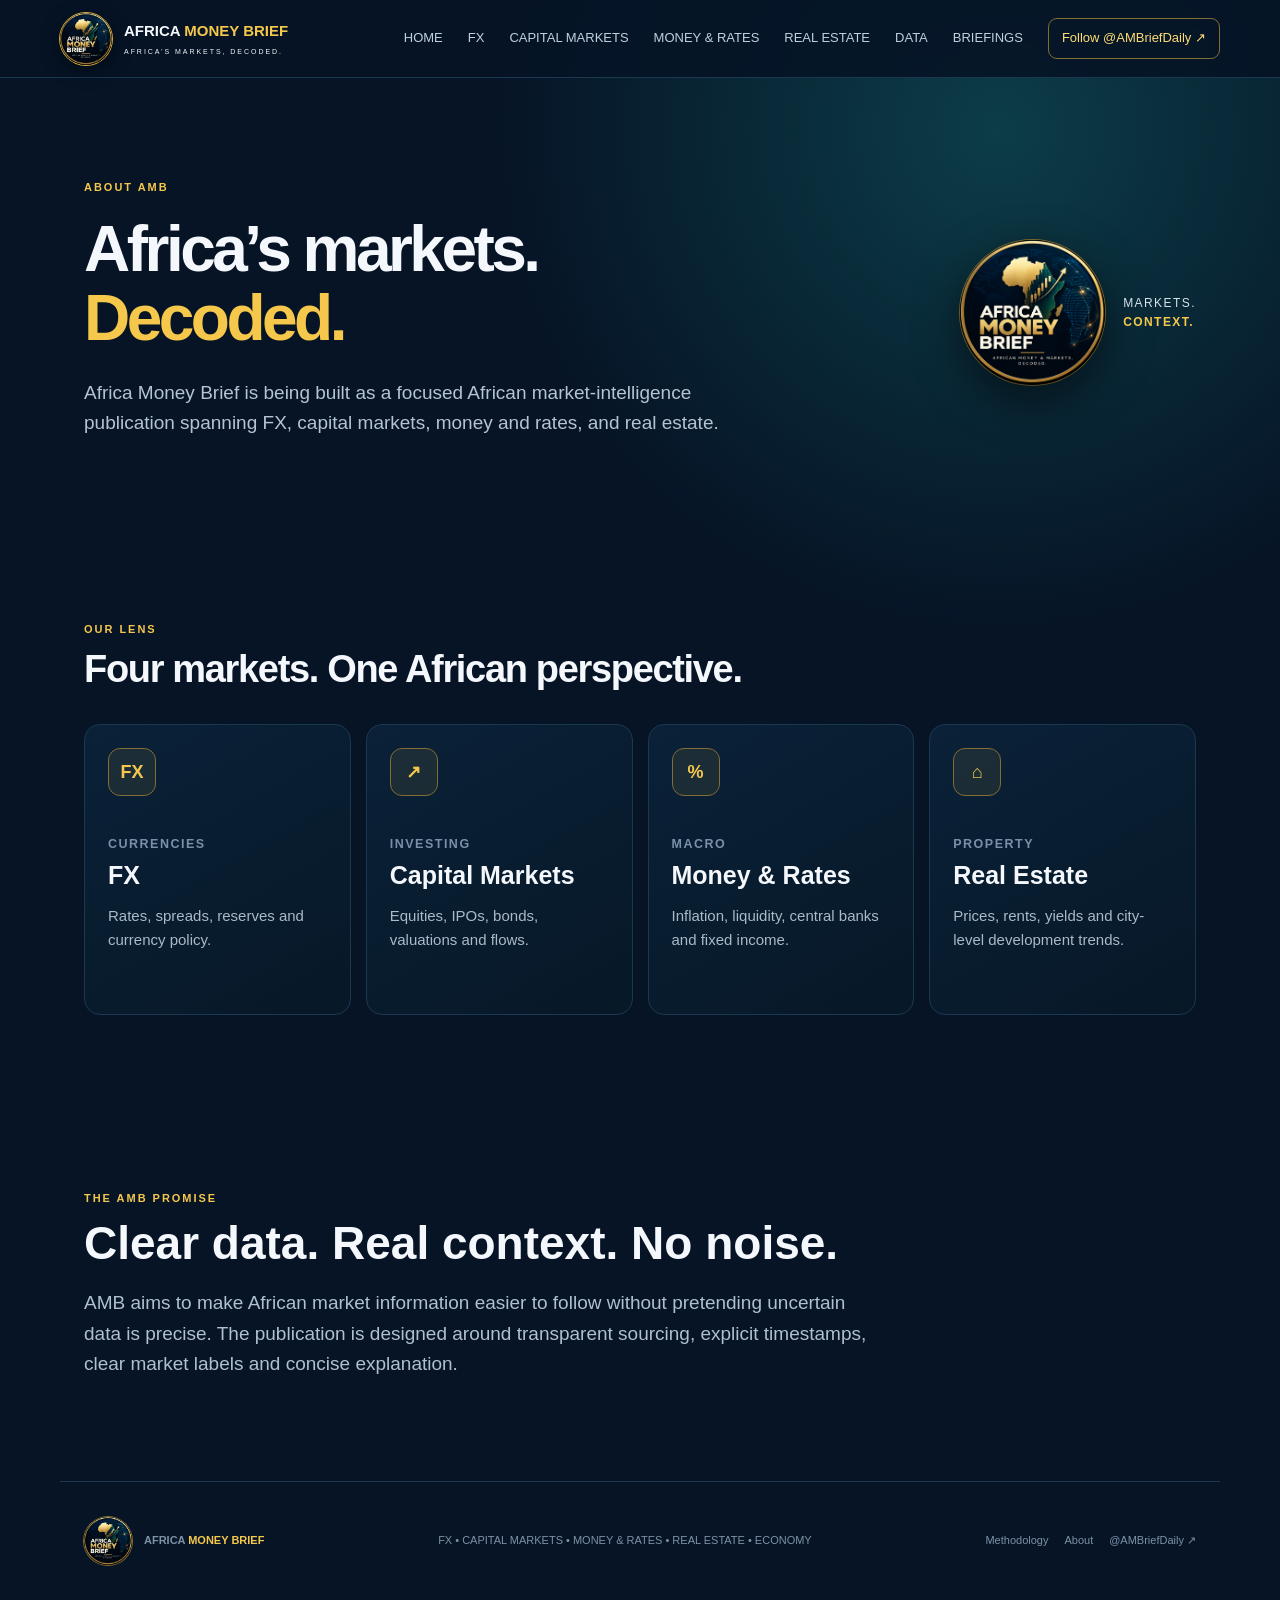
==== about.html @ 4986d9ee "Initial Africa Money Brief v1 site" ====
<!doctype html><html lang="en"><head><meta charset="utf-8"><meta name="viewport" content="width=device-width,initial-scale=1"><meta name="description" content="About Africa Money Brief and its coverage of African markets."><meta name="theme-color" content="#061426"><link rel="canonical" href="https://africamoneybrief.com/about.html"><meta property="og:site_name" content="Africa Money Brief"><meta property="og:title" content="About | Africa Money Brief"><meta property="og:description" content="About Africa Money Brief and its coverage of African markets."><meta property="og:image" content="https://africamoneybrief.com/assets/africa-money-brief-cover.png"><title>About | Africa Money Brief</title><link rel="icon" href="assets/africa-money-brief-logo.png"><link rel="stylesheet" href="styles.css"></head><body><header><a class="logo brand-logo" href="index.html"><img src="assets/africa-money-brief-logo.png" alt="Africa Money Brief logo"><span>AFRICA <em>MONEY BRIEF</em><small>AFRICA’S MARKETS, DECODED.</small></span></a><nav><a class="" href="index.html">HOME</a><a class="" href="fx.html">FX</a><a class="" href="capital-markets.html">CAPITAL MARKETS</a><a class="" href="money-rates.html">MONEY & RATES</a><a class="" href="real-estate.html">REAL ESTATE</a><a class="" href="data.html">DATA</a><a class="" href="briefings.html">BRIEFINGS</a><a class="x" href="https://x.com/AMBriefDaily">Follow @AMBriefDaily ↗</a></nav></header><main><section class="subhero"><div><p class="eyebrow">ABOUT AMB</p><h1>Africa’s markets.<br><i>Decoded.</i></h1><p class="lead">Africa Money Brief is being built as a focused African market-intelligence publication spanning FX, capital markets, money and rates, and real estate.</p></div><div class="subhero-brand"><img src="assets/africa-money-brief-logo.png"><span>MARKETS.<br><b>CONTEXT.</b></span></div></section>
<section class="section"><div class="heading"><div><p class="eyebrow">OUR LENS</p><h2>Four markets. One African perspective.</h2></div></div><div class="portalgrid">
<div class="portal"><span class="portal-icon">FX</span><small>CURRENCIES</small><h3>FX</h3><p>Rates, spreads, reserves and currency policy.</p></div><div class="portal"><span class="portal-icon">↗</span><small>INVESTING</small><h3>Capital Markets</h3><p>Equities, IPOs, bonds, valuations and flows.</p></div><div class="portal"><span class="portal-icon">%</span><small>MACRO</small><h3>Money & Rates</h3><p>Inflation, liquidity, central banks and fixed income.</p></div><div class="portal"><span class="portal-icon">⌂</span><small>PROPERTY</small><h3>Real Estate</h3><p>Prices, rents, yields and city-level development trends.</p></div></div></section>
<section class="section"><div class="aboutstatement"><p class="eyebrow">THE AMB PROMISE</p><h2>Clear data. Real context. No noise.</h2><p>AMB aims to make African market information easier to follow without pretending uncertain data is precise. The publication is designed around transparent sourcing, explicit timestamps, clear market labels and concise explanation.</p></div></section></main><footer><div class="logo footer-logo"><img src="assets/africa-money-brief-logo.png" alt="Africa Money Brief logo"><span>AFRICA <em>MONEY BRIEF</em></span></div><p>FX • CAPITAL MARKETS • MONEY &amp; RATES • REAL ESTATE • ECONOMY</p><div class="footerlinks"><a href="methodology.html">Methodology</a><a href="about.html">About</a><a href="https://x.com/AMBriefDaily">@AMBriefDaily ↗</a></div></footer></body></html>
---- styles.css ----
*{box-sizing:border-box}html{scroll-behavior:smooth}:root{--bg:#061426;--panel:#0a2037;--gold:#f5c84c;--text:#f4f7fb;--muted:#9aadc0;--line:#1b3851;--green:#64e2a6}body{margin:0;background:radial-gradient(circle at 78% 8%,#0c3d48 0,#061426 28%);color:var(--text);font:15px/1.6 Arial,sans-serif}a{color:inherit;text-decoration:none}header{height:78px;position:sticky;top:0;z-index:5;background:#061426e8;backdrop-filter:blur(12px);border-bottom:1px solid var(--line);display:flex;align-items:center;justify-content:space-between;padding:0 max(24px,calc((100% - 1160px)/2))}.logo{display:flex;align-items:center;gap:12px;font-weight:900}.logo b{color:var(--gold);font-size:25px;transform:rotate(45deg)}.logo em{color:var(--gold);font-style:normal}.logo small{display:block;font-size:7px;letter-spacing:.28em;font-weight:500;margin-top:3px}nav{display:flex;gap:25px;align-items:center;font-size:13px;color:#bfd0df}.x{border:1px solid #806d32;border-radius:9px;padding:9px 13px;color:#ffdc75}.hero,.section,.about{max-width:1160px;margin:auto;padding:82px 24px}.hero{min-height:640px;display:grid;grid-template-columns:1.08fr .92fr;gap:70px;align-items:center}.eyebrow{color:var(--gold);font-size:11px;letter-spacing:.18em;font-weight:800}h1,h2,h3{margin:0;line-height:1.08}h1{font-size:72px;letter-spacing:-.055em;margin:18px 0 25px}h1 i{color:var(--gold);font-style:normal}.lead{font-size:19px;color:#b4c4d3;max-width:660px}.actions{display:flex;gap:12px;margin:32px 0}.btn,.ghost{display:inline-block;padding:13px 19px;border-radius:9px;font-weight:800}.btn{background:linear-gradient(135deg,#f1bd39,#ffdf7a);color:#071525}.ghost{border:1px solid var(--line)}.trust{font-size:12px;color:#8298ac}.board{border:1px solid #23506b;background:linear-gradient(155deg,#0c2944,#07192a);padding:25px;border-radius:20px;box-shadow:0 30px 80px #0005}.boardtop{display:flex;justify-content:space-between;border-bottom:1px solid var(--line);padding-bottom:14px;font-size:11px;letter-spacing:.13em;font-weight:800}.live{color:var(--green)}.r{display:grid;grid-template-columns:1fr auto;padding:12px 0;border-bottom:1px solid #ffffff12}.r small{display:block;color:var(--muted)}.r strong{font-size:19px}.board>p{font-size:10px;color:#7890a5}.ticker{border-block:1px solid var(--line);display:flex;overflow:auto;padding-left:max(20px,calc((100% - 1160px)/2));background:#081b2e}.tick{min-width:190px;padding:13px 20px;border-right:1px solid var(--line)}.tick small{display:block;color:var(--muted)}.heading{display:flex;justify-content:space-between;align-items:end;gap:30px;margin-bottom:34px}.heading h2,.cta h2,.about h2{font-size:38px;letter-spacing:-.035em}.heading>p{max-width:380px;color:var(--muted)}.date{border:1px solid var(--line);padding:8px 12px;border-radius:8px;color:#b5c5d4}.story{display:grid;grid-template-columns:1.1fr .7fr;gap:55px}.dek{font-size:25px;font-weight:700;line-height:1.35}.story article>div>p,.about>p{color:#b3c3d1;font-size:17px}.spot{margin-top:32px;padding:20px 23px;border-left:3px solid var(--gold);background:#f5c84c12}.spot small,.take small{color:var(--gold);font-weight:800;letter-spacing:.13em}.spot strong{display:block;font-size:37px;margin:3px 0}.spot p{margin:0;color:#b8c7d5}.take{margin-top:18px;padding:18px 20px;border:1px solid var(--line);border-radius:10px;background:#ffffff04}.take p{margin:.4rem 0 0;color:#d5e0ea}.promo{min-height:420px;border:1px solid #36506a;border-radius:18px;padding:30px;background:radial-gradient(circle at 70% 20%,#12615b 0,#0a2037 35%,#071828 70%);display:flex;flex-direction:column;justify-content:flex-end}.map{font-weight:900;font-size:72px;line-height:.78;color:#ffffff18;margin:auto;text-align:center}.map span{color:#f5c84c35}.promo h3{font-size:28px}.promo p{color:#a9bac9}.promo a{color:var(--gold);font-weight:800}.rates{border-top:1px solid var(--line)}.table{border:1px solid var(--line);border-radius:14px;overflow:hidden}.row{display:grid;grid-template-columns:1.1fr .8fr .8fr 1.2fr;gap:20px;padding:16px 20px;border-bottom:1px solid var(--line);align-items:center}.row:last-child{border:0}.row.head{font-size:10px;letter-spacing:.12em;color:#71899f;background:#ffffff05}.row strong{font-size:18px}.muted,.fine{color:var(--muted);font-size:12px}.fine{font-size:10px}.cards{display:grid;grid-template-columns:1.3fr 1fr 1fr;gap:18px}.card{border:1px solid var(--line);border-radius:14px;padding:24px;background:linear-gradient(145deg,#0a2037,#08192a)}.card.feature{background:linear-gradient(145deg,#132d43,#0b1c2e);border-color:#3d5368}.tag{color:var(--gold);font-size:10px;font-weight:800;letter-spacing:.14em}.card h3{font-size:24px;margin:12px 0}.card p{color:#aebed0}.card a{color:var(--gold);font-weight:800}.dashgrid{display:grid;grid-template-columns:repeat(4,1fr);gap:14px}.metric{border:1px solid var(--line);border-radius:13px;padding:20px;background:#ffffff04}.metric small{display:block;color:var(--muted)}.metric strong{display:block;font-size:31px;margin:7px 0}.metric span{color:#8ea3b7;font-size:12px}.cta{max-width:1112px;margin:30px auto;padding:42px 45px;border:1px solid #6b5b2c;border-radius:18px;background:linear-gradient(120deg,#f5c84c13,#2dd4bf0b);display:flex;align-items:center;justify-content:space-between;gap:30px}.cta p{color:#aebfd0}.archiveItem{display:grid;grid-template-columns:160px 1fr auto;padding:20px 0;border-top:1px solid var(--line)}.archiveItem span{color:var(--gold)}.about{border-top:1px solid var(--line);display:grid;grid-template-columns:1fr 1fr;gap:65px}footer{max-width:1160px;margin:auto;padding:35px 24px 50px;border-top:1px solid var(--line);display:flex;align-items:center;justify-content:space-between;color:#7d92a7;font-size:11px}@media(max-width:900px){nav a:not(.x){display:none}.hero,.story,.about{grid-template-columns:1fr}.hero{gap:35px;min-height:auto}h1{font-size:54px}.cards,.dashgrid{grid-template-columns:1fr 1fr}.row{grid-template-columns:1fr .8fr .8fr}.row>*:last-child{display:none}.cta{margin:20px;flex-direction:column;align-items:flex-start}}@media(max-width:560px){header{padding:0 14px}.logo small{display:none}.logo{font-size:12px}.x{font-size:10px}.hero,.section,.about{padding:60px 18px}h1{font-size:44px}.lead{font-size:16px}.actions{flex-direction:column}.trust{display:none}.heading{align-items:flex-start;flex-direction:column}.heading h2,.cta h2,.about h2{font-size:30px}.row{grid-template-columns:1fr 1fr}.row>*:nth-child(n+3){display:none}.cards,.dashgrid{grid-template-columns:1fr}.archiveItem{grid-template-columns:1fr}.archiveItem a{display:none}footer{flex-direction:column;align-items:flex-start}}
/* Approved AMB brand assets */
.brand-logo img{width:52px;height:52px;border-radius:50%;object-fit:cover;box-shadow:0 0 0 1px #d6ad42,0 5px 20px #0007}
.brand-logo b{display:none}
.brand-cover{max-width:1160px;margin:30px auto 0;padding:0 24px;position:relative}
.brand-cover img{width:100%;display:block;border-radius:18px;border:1px solid #3b5064;box-shadow:0 28px 70px #0007;aspect-ratio:2.75/1;object-fit:cover}
.cover-overlay{position:absolute;left:44px;right:44px;bottom:18px;display:flex;justify-content:flex-end;pointer-events:none}
.cover-overlay span{background:#061426dc;border:1px solid #a78636;color:#f8d56c;border-radius:999px;padding:7px 12px;font-size:9px;font-weight:800;letter-spacing:.14em;backdrop-filter:blur(7px)}
.hero{padding-top:62px;min-height:590px}
.promo{align-items:flex-start}
.promo-logo{width:180px;height:180px;object-fit:cover;border-radius:50%;margin:auto;box-shadow:0 18px 45px #0008,0 0 0 1px #9b7d31}
.footer-logo img{width:48px;height:48px;object-fit:cover;border-radius:50%;box-shadow:0 0 0 1px #806d32}
.footer-logo b{display:none}
@media(max-width:560px){
  .brand-logo img{width:40px;height:40px}
  .brand-logo span>small{display:none}
  .brand-cover{padding:0 12px;margin-top:16px}
  .brand-cover img{border-radius:12px;aspect-ratio:1.85/1}
  .cover-overlay{display:none}
  .hero{padding-top:45px}
  .promo-logo{width:140px;height:140px}
}

/* Restructured market navigation */
nav a.active{color:#fff;position:relative}
nav a.active:after{content:"";position:absolute;left:0;right:0;bottom:-12px;height:2px;background:var(--gold)}
.market-portals{padding-top:65px}
.portalgrid{display:grid;grid-template-columns:repeat(4,1fr);gap:15px}
.portal{min-height:280px;border:1px solid var(--line);border-radius:16px;padding:23px;background:linear-gradient(150deg,#0a2138,#071827);transition:.2s transform,.2s border-color}
.portal:hover{transform:translateY(-4px);border-color:#8d7330}
.portal-icon{display:flex;width:48px;height:48px;border-radius:12px;align-items:center;justify-content:center;background:#f5c84c13;border:1px solid #826d32;color:var(--gold);font-weight:900;font-size:18px;margin-bottom:35px}
.portal small{color:#7991a7;letter-spacing:.12em;font-weight:800}.portal h3{font-size:25px;margin:7px 0 10px}.portal p{color:#a9bac9;min-height:72px}.portal b{color:var(--gold);font-size:12px}
.subhero{max-width:1160px;margin:auto;padding:90px 24px 70px;display:grid;grid-template-columns:1fr auto;align-items:center;gap:60px;min-height:410px}
.subhero h1{font-size:64px}.subhero h1 i{color:var(--gold);font-style:normal}.subhero-brand{display:flex;align-items:center;gap:18px;color:#d6e1eb;font-size:12px;letter-spacing:.12em}.subhero-brand img{width:145px;height:145px;border-radius:50%;box-shadow:0 15px 45px #0008,0 0 0 1px #8a7131}.subhero-brand b{color:var(--gold)}
.topiclist{border-top:1px solid var(--line)}.topiclist a{display:grid;grid-template-columns:220px 1fr;padding:20px 5px;border-bottom:1px solid var(--line)}.topiclist a b{font-size:18px}.topiclist a span{color:#9dafc0}
.citygrid{display:grid;grid-template-columns:repeat(4,1fr);gap:14px}.city{border:1px solid var(--line);border-radius:14px;padding:20px;background:linear-gradient(145deg,#0a2037,#081827);min-height:220px}.citytop{display:flex;justify-content:space-between;align-items:center}.citytop span{font-size:27px}.citytop small{color:#7990a6;letter-spacing:.1em;font-weight:800}.city h3{font-size:27px;margin:20px 0 5px}.city p{color:#aebed0}.city div:last-child{color:#8299ad;font-size:12px;border-top:1px solid var(--line);padding-top:13px;margin-top:17px}
@media(max-width:1050px){header nav{gap:13px}.portalgrid,.citygrid{grid-template-columns:repeat(2,1fr)}}
@media(max-width:900px){header nav a:not(.x){display:none}.subhero{grid-template-columns:1fr}.subhero-brand{display:none}}
@media(max-width:560px){.portalgrid,.citygrid{grid-template-columns:1fr}.subhero{padding:65px 18px 40px;min-height:auto}.subhero h1{font-size:45px}.topiclist a{grid-template-columns:1fr;gap:4px}}

/* AMB v1 candidate additions */
.footerlinks{display:flex;gap:16px;align-items:center}.footerlinks a:hover{color:#fff}
.data-promo{max-width:1112px;margin:55px auto 10px;padding:34px 40px;border:1px solid #31516a;border-radius:17px;background:linear-gradient(120deg,#0d2a43,#092035);display:flex;align-items:center;justify-content:space-between;gap:35px}.data-promo h2{font-size:31px;margin:5px 0}.data-promo p:not(.eyebrow){color:#aebfd0;max-width:700px}
.historycard{border:1px solid var(--line);border-radius:14px;overflow:hidden}.historyhead,.historyrow{display:grid;grid-template-columns:1.2fr 1fr 1fr .8fr;gap:15px;padding:16px 20px}.historyhead{background:#ffffff05;color:#728ba1;font-size:10px;letter-spacing:.12em}.historyrow{border-top:1px solid var(--line);align-items:center}.historyrow span{color:#9eb0c1}.historyrow strong{color:var(--gold)}
.productgrid{display:grid;grid-template-columns:repeat(2,1fr);gap:16px}.productcard{border:1px solid var(--line);border-radius:15px;padding:28px;background:linear-gradient(145deg,#0a2037,#081827);min-height:230px}.productcard.flagship{border-color:#8c7331;background:linear-gradient(145deg,#142c3f,#0a1c2d)}.productcard small{color:#8197aa;letter-spacing:.12em}.productcard h3{font-size:28px;margin:14px 0}.productcard p{color:#adbdcc}.productcard span{display:inline-block;color:var(--gold);font-size:10px;font-weight:800;letter-spacing:.12em;margin-top:15px}
.briefarchive{border-top:1px solid var(--line)}.briefarchive>a{display:grid;grid-template-columns:145px 1fr auto;gap:25px;align-items:center;padding:22px 4px;border-bottom:1px solid var(--line)}.briefarchive time{color:#8197aa;font-size:12px}.briefarchive small{color:var(--gold);font-size:9px;letter-spacing:.12em}.briefarchive h3{font-size:21px;margin:4px 0}.briefarchive p{margin:0;color:#9eafbf}.briefarchive b{color:var(--gold)}
.methodgrid{display:grid;grid-template-columns:repeat(3,1fr);gap:16px}.methodgrid article{border:1px solid var(--line);border-radius:14px;padding:24px;background:#ffffff04}.methodgrid span{color:var(--gold);font-weight:900}.methodgrid h3{font-size:21px;margin:16px 0 8px}.methodgrid p{color:#a9bac9}
.aboutstatement{max-width:800px}.aboutstatement h2{font-size:46px;margin:8px 0 20px}.aboutstatement>p:last-child{font-size:19px;color:#afc0cf}
@media(max-width:900px){.methodgrid{grid-template-columns:1fr 1fr}.data-promo{margin-inline:20px}.productgrid{grid-template-columns:1fr}}
@media(max-width:560px){.footerlinks{flex-wrap:wrap}.data-promo{margin:30px 15px;padding:26px;flex-direction:column;align-items:flex-start}.historyhead,.historyrow{grid-template-columns:1fr 1fr}.historyhead>*:nth-child(3),.historyhead>*:nth-child(4),.historyrow>*:nth-child(3),.historyrow>*:nth-child(4){display:none}.briefarchive>a{grid-template-columns:1fr}.methodgrid{grid-template-columns:1fr}.aboutstatement h2{font-size:34px}}
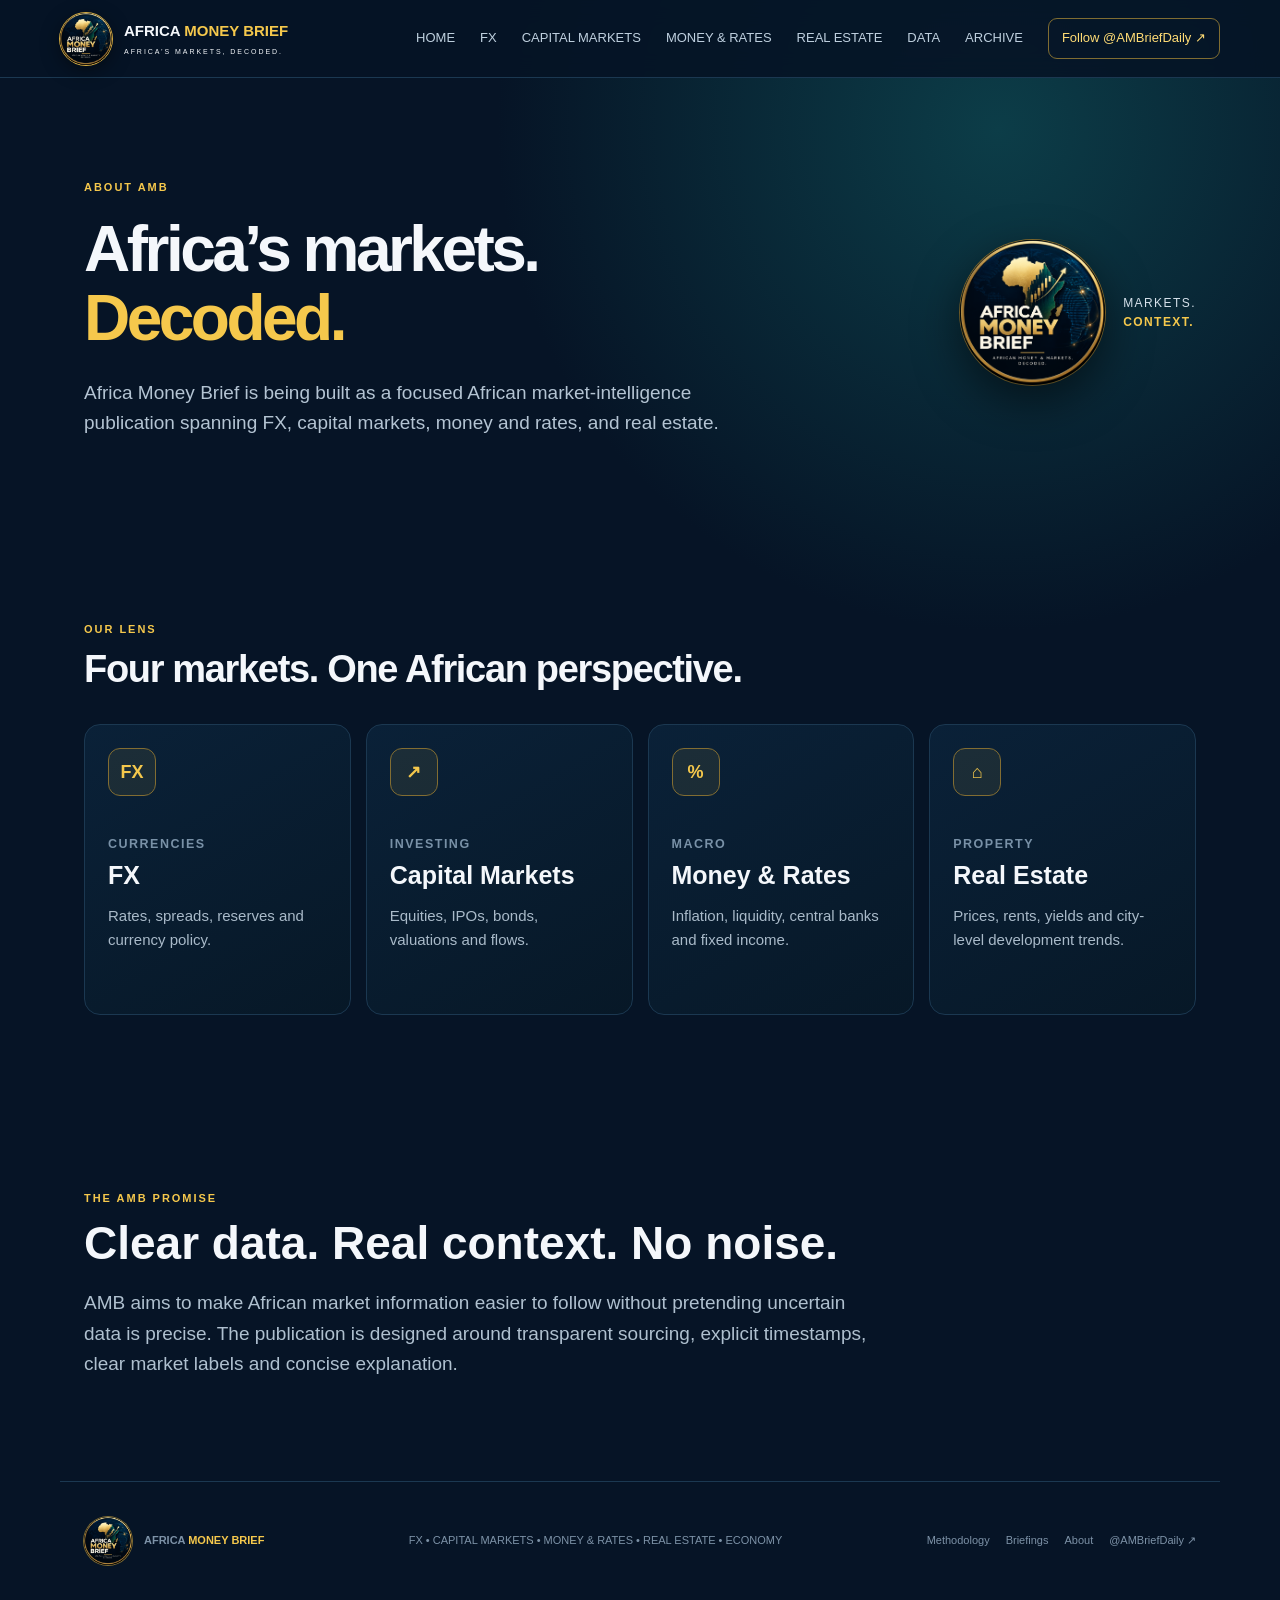
==== commit c543815c: "Apply agreed site redesign: new FX layout, Archive page, data downloads, honest Real Estate status, " ====
--- a/about.html
+++ b/about.html
@@ -1,4 +1,4 @@
-<!doctype html><html lang="en"><head><meta charset="utf-8"><meta name="viewport" content="width=device-width,initial-scale=1"><meta name="description" content="About Africa Money Brief and its coverage of African markets."><meta name="theme-color" content="#061426"><link rel="canonical" href="https://africamoneybrief.com/about.html"><meta property="og:site_name" content="Africa Money Brief"><meta property="og:title" content="About | Africa Money Brief"><meta property="og:description" content="About Africa Money Brief and its coverage of African markets."><meta property="og:image" content="https://africamoneybrief.com/assets/africa-money-brief-cover.png"><title>About | Africa Money Brief</title><link rel="icon" href="assets/africa-money-brief-logo.png"><link rel="stylesheet" href="styles.css"></head><body><header><a class="logo brand-logo" href="index.html"><img src="assets/africa-money-brief-logo.png" alt="Africa Money Brief logo"><span>AFRICA <em>MONEY BRIEF</em><small>AFRICA’S MARKETS, DECODED.</small></span></a><nav><a class="" href="index.html">HOME</a><a class="" href="fx.html">FX</a><a class="" href="capital-markets.html">CAPITAL MARKETS</a><a class="" href="money-rates.html">MONEY & RATES</a><a class="" href="real-estate.html">REAL ESTATE</a><a class="" href="data.html">DATA</a><a class="" href="briefings.html">BRIEFINGS</a><a class="x" href="https://x.com/AMBriefDaily">Follow @AMBriefDaily ↗</a></nav></header><main><section class="subhero"><div><p class="eyebrow">ABOUT AMB</p><h1>Africa’s markets.<br><i>Decoded.</i></h1><p class="lead">Africa Money Brief is being built as a focused African market-intelligence publication spanning FX, capital markets, money and rates, and real estate.</p></div><div class="subhero-brand"><img src="assets/africa-money-brief-logo.png"><span>MARKETS.<br><b>CONTEXT.</b></span></div></section>
+<!doctype html><html lang="en"><head><meta charset="utf-8"><meta name="viewport" content="width=device-width,initial-scale=1"><meta name="description" content="About Africa Money Brief and its coverage of African markets."><meta name="theme-color" content="#061426"><link rel="canonical" href="https://africamoneybrief.com/about.html"><meta property="og:site_name" content="Africa Money Brief"><meta property="og:title" content="About | Africa Money Brief"><meta property="og:description" content="About Africa Money Brief and its coverage of African markets."><meta property="og:image" content="https://africamoneybrief.com/assets/africa-money-brief-cover.png"><title>About | Africa Money Brief</title><link rel="icon" href="assets/africa-money-brief-logo.png"><link rel="stylesheet" href="styles.css"></head><body><header><a class="logo brand-logo" href="index.html"><img src="assets/africa-money-brief-logo.png" alt="Africa Money Brief logo"><span>AFRICA <em>MONEY BRIEF</em><small>AFRICA’S MARKETS, DECODED.</small></span></a><nav><a class="" href="index.html">HOME</a><a class="" href="fx.html">FX</a><a class="" href="capital-markets.html">CAPITAL MARKETS</a><a class="" href="money-rates.html">MONEY &amp; RATES</a><a class="" href="real-estate.html">REAL ESTATE</a><a class="" href="data.html">DATA</a><a class="" href="archive.html">ARCHIVE</a><a class="x" href="https://x.com/AMBriefDaily">Follow @AMBriefDaily ↗</a></nav></header><main><section class="subhero"><div><p class="eyebrow">ABOUT AMB</p><h1>Africa’s markets.<br><i>Decoded.</i></h1><p class="lead">Africa Money Brief is being built as a focused African market-intelligence publication spanning FX, capital markets, money and rates, and real estate.</p></div><div class="subhero-brand"><img src="assets/africa-money-brief-logo.png"><span>MARKETS.<br><b>CONTEXT.</b></span></div></section>
 <section class="section"><div class="heading"><div><p class="eyebrow">OUR LENS</p><h2>Four markets. One African perspective.</h2></div></div><div class="portalgrid">
 <div class="portal"><span class="portal-icon">FX</span><small>CURRENCIES</small><h3>FX</h3><p>Rates, spreads, reserves and currency policy.</p></div><div class="portal"><span class="portal-icon">↗</span><small>INVESTING</small><h3>Capital Markets</h3><p>Equities, IPOs, bonds, valuations and flows.</p></div><div class="portal"><span class="portal-icon">%</span><small>MACRO</small><h3>Money & Rates</h3><p>Inflation, liquidity, central banks and fixed income.</p></div><div class="portal"><span class="portal-icon">⌂</span><small>PROPERTY</small><h3>Real Estate</h3><p>Prices, rents, yields and city-level development trends.</p></div></div></section>
-<section class="section"><div class="aboutstatement"><p class="eyebrow">THE AMB PROMISE</p><h2>Clear data. Real context. No noise.</h2><p>AMB aims to make African market information easier to follow without pretending uncertain data is precise. The publication is designed around transparent sourcing, explicit timestamps, clear market labels and concise explanation.</p></div></section></main><footer><div class="logo footer-logo"><img src="assets/africa-money-brief-logo.png" alt="Africa Money Brief logo"><span>AFRICA <em>MONEY BRIEF</em></span></div><p>FX • CAPITAL MARKETS • MONEY &amp; RATES • REAL ESTATE • ECONOMY</p><div class="footerlinks"><a href="methodology.html">Methodology</a><a href="about.html">About</a><a href="https://x.com/AMBriefDaily">@AMBriefDaily ↗</a></div></footer></body></html>+<section class="section"><div class="aboutstatement"><p class="eyebrow">THE AMB PROMISE</p><h2>Clear data. Real context. No noise.</h2><p>AMB aims to make African market information easier to follow without pretending uncertain data is precise. The publication is designed around transparent sourcing, explicit timestamps, clear market labels and concise explanation.</p></div></section></main><footer><div class="logo footer-logo"><img src="assets/africa-money-brief-logo.png" alt="Africa Money Brief logo"><span>AFRICA <em>MONEY BRIEF</em></span></div><p>FX • CAPITAL MARKETS • MONEY &amp; RATES • REAL ESTATE • ECONOMY</p><div class="footerlinks"><a href="methodology.html">Methodology</a><a href="briefings.html">Briefings</a><a href="about.html">About</a><a href="https://x.com/AMBriefDaily">@AMBriefDaily ↗</a></div></footer></body></html>
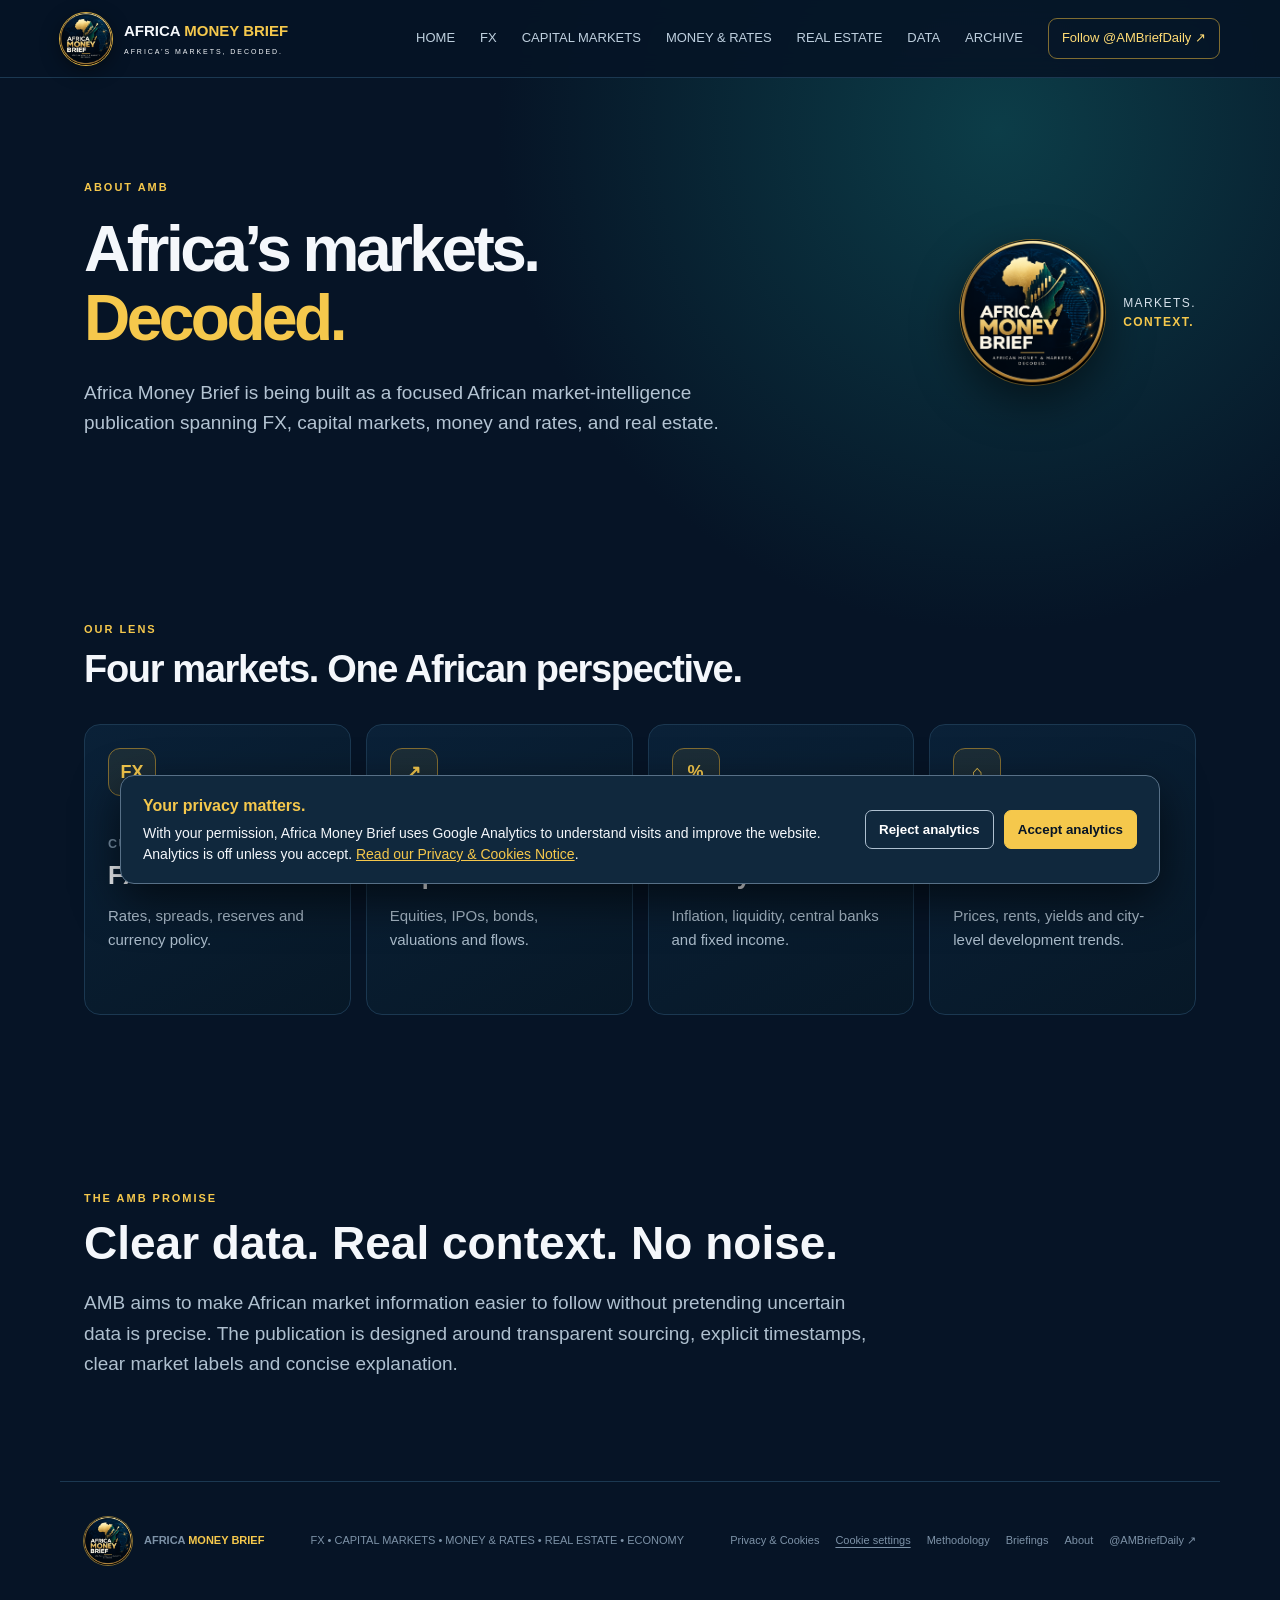
==== commit 5dafd346: "Publish privacy notice and opt-in analytics consent across AMB" ====
--- a/about.html
+++ b/about.html
@@ -1,4 +1,8 @@
-<!doctype html><html lang="en"><head><meta charset="utf-8"><meta name="viewport" content="width=device-width,initial-scale=1"><meta name="description" content="About Africa Money Brief and its coverage of African markets."><meta name="theme-color" content="#061426"><link rel="canonical" href="https://africamoneybrief.com/about.html"><meta property="og:site_name" content="Africa Money Brief"><meta property="og:title" content="About | Africa Money Brief"><meta property="og:description" content="About Africa Money Brief and its coverage of African markets."><meta property="og:image" content="https://africamoneybrief.com/assets/africa-money-brief-cover.png"><title>About | Africa Money Brief</title><link rel="icon" href="assets/africa-money-brief-logo.png"><link rel="stylesheet" href="styles.css"></head><body><header><a class="logo brand-logo" href="index.html"><img src="assets/africa-money-brief-logo.png" alt="Africa Money Brief logo"><span>AFRICA <em>MONEY BRIEF</em><small>AFRICA’S MARKETS, DECODED.</small></span></a><nav><a class="" href="index.html">HOME</a><a class="" href="fx.html">FX</a><a class="" href="capital-markets.html">CAPITAL MARKETS</a><a class="" href="money-rates.html">MONEY &amp; RATES</a><a class="" href="real-estate.html">REAL ESTATE</a><a class="" href="data.html">DATA</a><a class="" href="archive.html">ARCHIVE</a><a class="x" href="https://x.com/AMBriefDaily">Follow @AMBriefDaily ↗</a></nav></header><main><section class="subhero"><div><p class="eyebrow">ABOUT AMB</p><h1>Africa’s markets.<br><i>Decoded.</i></h1><p class="lead">Africa Money Brief is being built as a focused African market-intelligence publication spanning FX, capital markets, money and rates, and real estate.</p></div><div class="subhero-brand"><img src="assets/africa-money-brief-logo.png"><span>MARKETS.<br><b>CONTEXT.</b></span></div></section>
+<!doctype html><html lang="en"><head>
+<!-- AMB consent manager: Google Analytics loads only after opt-in -->
+<link rel="stylesheet" href="assets/privacy.css">
+<script defer src="assets/privacy.js"></script>
+<meta charset="utf-8"><meta name="viewport" content="width=device-width,initial-scale=1"><meta name="description" content="About Africa Money Brief and its coverage of African markets."><meta name="theme-color" content="#061426"><link rel="canonical" href="https://africamoneybrief.com/about.html"><meta property="og:site_name" content="Africa Money Brief"><meta property="og:title" content="About | Africa Money Brief"><meta property="og:description" content="About Africa Money Brief and its coverage of African markets."><meta property="og:image" content="https://africamoneybrief.com/assets/africa-money-brief-cover.png"><title>About | Africa Money Brief</title><link rel="icon" href="assets/africa-money-brief-logo.png"><link rel="stylesheet" href="styles.css"></head><body><header><a class="logo brand-logo" href="index.html"><img src="assets/africa-money-brief-logo.png" alt="Africa Money Brief logo"><span>AFRICA <em>MONEY BRIEF</em><small>AFRICA’S MARKETS, DECODED.</small></span></a><nav><a class="" href="index.html">HOME</a><a class="" href="fx.html">FX</a><a class="" href="capital-markets.html">CAPITAL MARKETS</a><a class="" href="money-rates.html">MONEY &amp; RATES</a><a class="" href="real-estate.html">REAL ESTATE</a><a class="" href="data.html">DATA</a><a class="" href="archive.html">ARCHIVE</a><a class="x" href="https://x.com/AMBriefDaily">Follow @AMBriefDaily ↗</a></nav></header><main><section class="subhero"><div><p class="eyebrow">ABOUT AMB</p><h1>Africa’s markets.<br><i>Decoded.</i></h1><p class="lead">Africa Money Brief is being built as a focused African market-intelligence publication spanning FX, capital markets, money and rates, and real estate.</p></div><div class="subhero-brand"><img src="assets/africa-money-brief-logo.png"><span>MARKETS.<br><b>CONTEXT.</b></span></div></section>
 <section class="section"><div class="heading"><div><p class="eyebrow">OUR LENS</p><h2>Four markets. One African perspective.</h2></div></div><div class="portalgrid">
 <div class="portal"><span class="portal-icon">FX</span><small>CURRENCIES</small><h3>FX</h3><p>Rates, spreads, reserves and currency policy.</p></div><div class="portal"><span class="portal-icon">↗</span><small>INVESTING</small><h3>Capital Markets</h3><p>Equities, IPOs, bonds, valuations and flows.</p></div><div class="portal"><span class="portal-icon">%</span><small>MACRO</small><h3>Money & Rates</h3><p>Inflation, liquidity, central banks and fixed income.</p></div><div class="portal"><span class="portal-icon">⌂</span><small>PROPERTY</small><h3>Real Estate</h3><p>Prices, rents, yields and city-level development trends.</p></div></div></section>
-<section class="section"><div class="aboutstatement"><p class="eyebrow">THE AMB PROMISE</p><h2>Clear data. Real context. No noise.</h2><p>AMB aims to make African market information easier to follow without pretending uncertain data is precise. The publication is designed around transparent sourcing, explicit timestamps, clear market labels and concise explanation.</p></div></section></main><footer><div class="logo footer-logo"><img src="assets/africa-money-brief-logo.png" alt="Africa Money Brief logo"><span>AFRICA <em>MONEY BRIEF</em></span></div><p>FX • CAPITAL MARKETS • MONEY &amp; RATES • REAL ESTATE • ECONOMY</p><div class="footerlinks"><a href="methodology.html">Methodology</a><a href="briefings.html">Briefings</a><a href="about.html">About</a><a href="https://x.com/AMBriefDaily">@AMBriefDaily ↗</a></div></footer></body></html>+<section class="section"><div class="aboutstatement"><p class="eyebrow">THE AMB PROMISE</p><h2>Clear data. Real context. No noise.</h2><p>AMB aims to make African market information easier to follow without pretending uncertain data is precise. The publication is designed around transparent sourcing, explicit timestamps, clear market labels and concise explanation.</p></div></section></main><footer><div class="logo footer-logo"><img src="assets/africa-money-brief-logo.png" alt="Africa Money Brief logo"><span>AFRICA <em>MONEY BRIEF</em></span></div><p>FX • CAPITAL MARKETS • MONEY &amp; RATES • REAL ESTATE • ECONOMY</p><div class="footerlinks"><a href="privacy.html">Privacy &amp; Cookies</a><button type="button" class="amb-cookie-settings" data-amb-cookie-settings>Cookie settings</button><a href="methodology.html">Methodology</a><a href="briefings.html">Briefings</a><a href="about.html">About</a><a href="https://x.com/AMBriefDaily">@AMBriefDaily ↗</a></div></footer></body></html>
--- a/assets/privacy.css
+++ b/assets/privacy.css
@@ -0,0 +1 @@
+.amb-consent-banner[hidden]{display:none!important}.amb-consent-banner{position:fixed;z-index:9999;bottom:16px;left:16px;right:16px;max-width:1040px;margin:auto;display:flex;align-items:center;justify-content:space-between;gap:24px;background:#10283d;color:#f4f7fb;border:1px solid #577087;border-radius:14px;padding:18px 22px;box-shadow:0 16px 45px #0009;font:14px/1.5 Arial,sans-serif}.amb-consent-copy{max-width:680px}.amb-consent-copy strong{color:#f5c84c;font-size:16px}.amb-consent-copy p{margin:5px 0 0}.amb-consent-copy a,.amb-archive-privacy a{color:#f5c84c;text-decoration:underline}.amb-consent-actions{display:flex;gap:10px;flex-shrink:0}.amb-consent-actions button{border:1px solid #aec0d0;border-radius:7px;background:transparent;color:white;padding:11px 13px;cursor:pointer;font-weight:700}.amb-consent-actions button.amb-accept{background:#f5c84c;border-color:#f5c84c;color:#061426}.amb-consent-actions button:hover,.amb-cookie-settings:hover{opacity:.85}.amb-consent-actions button:focus-visible,.amb-cookie-settings:focus-visible{outline:3px solid #f5c84c;outline-offset:3px}.amb-cookie-settings{background:none;border:0;color:inherit;font:inherit;cursor:pointer;padding:0;text-decoration:underline;text-underline-offset:3px}.amb-archive-privacy{padding:20px;text-align:center;border-top:1px solid #1b3851;color:#bfcddb}@media(max-width:720px){.amb-consent-banner{flex-direction:column;align-items:stretch;bottom:8px;left:8px;right:8px;gap:14px;padding:16px}.amb-consent-actions{flex-wrap:wrap}.amb-consent-actions button{flex:1;min-width:120px}}
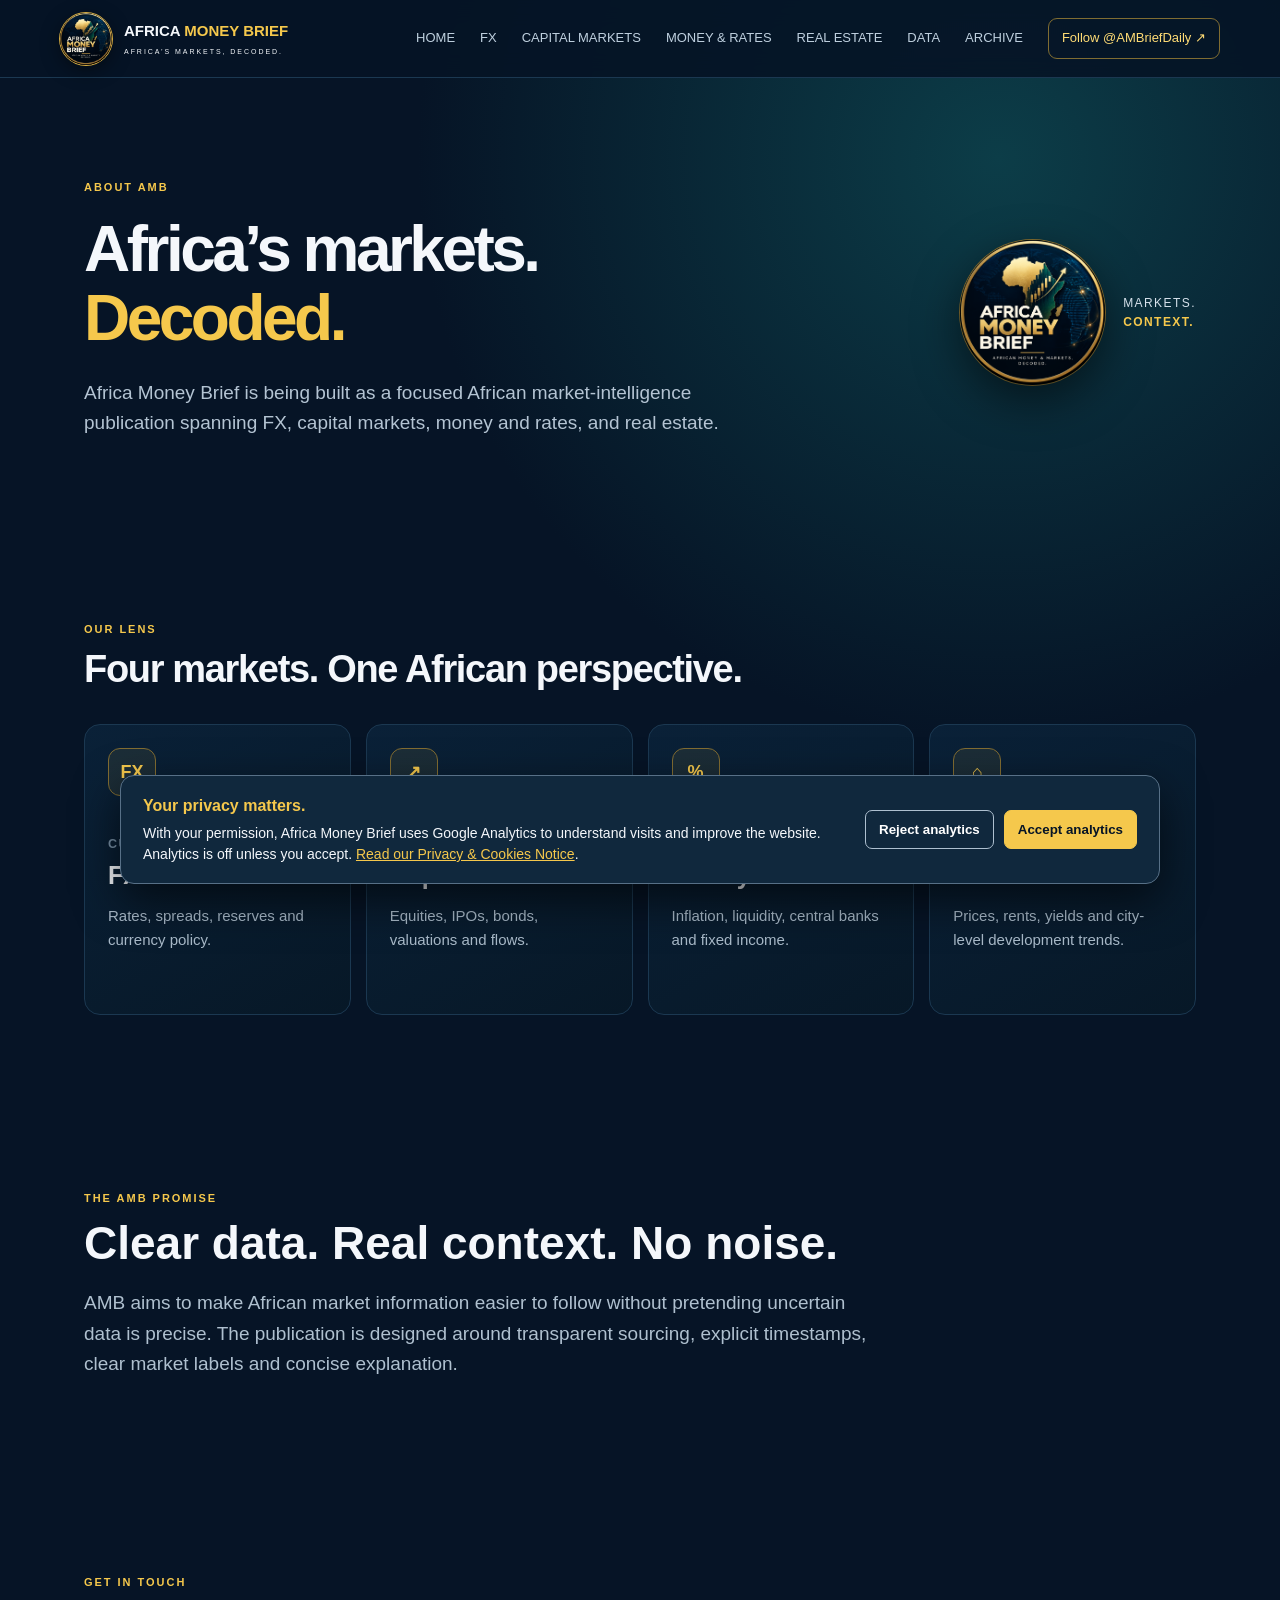
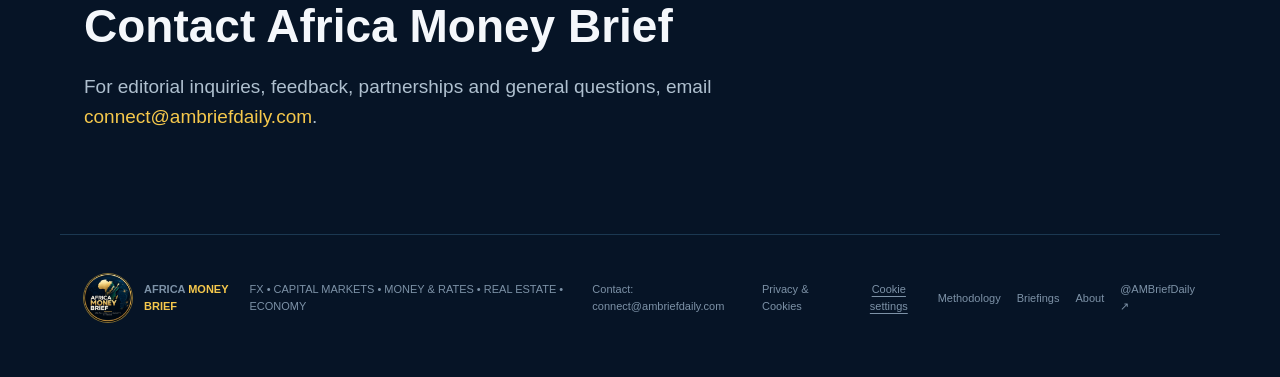
==== commit b724ee23: "Add AMB contact email to site and privacy notice" ====
--- a/about.html
+++ b/about.html
@@ -5,4 +5,4 @@
 <meta charset="utf-8"><meta name="viewport" content="width=device-width,initial-scale=1"><meta name="description" content="About Africa Money Brief and its coverage of African markets."><meta name="theme-color" content="#061426"><link rel="canonical" href="https://africamoneybrief.com/about.html"><meta property="og:site_name" content="Africa Money Brief"><meta property="og:title" content="About | Africa Money Brief"><meta property="og:description" content="About Africa Money Brief and its coverage of African markets."><meta property="og:image" content="https://africamoneybrief.com/assets/africa-money-brief-cover.png"><title>About | Africa Money Brief</title><link rel="icon" href="assets/africa-money-brief-logo.png"><link rel="stylesheet" href="styles.css"></head><body><header><a class="logo brand-logo" href="index.html"><img src="assets/africa-money-brief-logo.png" alt="Africa Money Brief logo"><span>AFRICA <em>MONEY BRIEF</em><small>AFRICA’S MARKETS, DECODED.</small></span></a><nav><a class="" href="index.html">HOME</a><a class="" href="fx.html">FX</a><a class="" href="capital-markets.html">CAPITAL MARKETS</a><a class="" href="money-rates.html">MONEY &amp; RATES</a><a class="" href="real-estate.html">REAL ESTATE</a><a class="" href="data.html">DATA</a><a class="" href="archive.html">ARCHIVE</a><a class="x" href="https://x.com/AMBriefDaily">Follow @AMBriefDaily ↗</a></nav></header><main><section class="subhero"><div><p class="eyebrow">ABOUT AMB</p><h1>Africa’s markets.<br><i>Decoded.</i></h1><p class="lead">Africa Money Brief is being built as a focused African market-intelligence publication spanning FX, capital markets, money and rates, and real estate.</p></div><div class="subhero-brand"><img src="assets/africa-money-brief-logo.png"><span>MARKETS.<br><b>CONTEXT.</b></span></div></section>
 <section class="section"><div class="heading"><div><p class="eyebrow">OUR LENS</p><h2>Four markets. One African perspective.</h2></div></div><div class="portalgrid">
 <div class="portal"><span class="portal-icon">FX</span><small>CURRENCIES</small><h3>FX</h3><p>Rates, spreads, reserves and currency policy.</p></div><div class="portal"><span class="portal-icon">↗</span><small>INVESTING</small><h3>Capital Markets</h3><p>Equities, IPOs, bonds, valuations and flows.</p></div><div class="portal"><span class="portal-icon">%</span><small>MACRO</small><h3>Money & Rates</h3><p>Inflation, liquidity, central banks and fixed income.</p></div><div class="portal"><span class="portal-icon">⌂</span><small>PROPERTY</small><h3>Real Estate</h3><p>Prices, rents, yields and city-level development trends.</p></div></div></section>
-<section class="section"><div class="aboutstatement"><p class="eyebrow">THE AMB PROMISE</p><h2>Clear data. Real context. No noise.</h2><p>AMB aims to make African market information easier to follow without pretending uncertain data is precise. The publication is designed around transparent sourcing, explicit timestamps, clear market labels and concise explanation.</p></div></section></main><footer><div class="logo footer-logo"><img src="assets/africa-money-brief-logo.png" alt="Africa Money Brief logo"><span>AFRICA <em>MONEY BRIEF</em></span></div><p>FX • CAPITAL MARKETS • MONEY &amp; RATES • REAL ESTATE • ECONOMY</p><div class="footerlinks"><a href="privacy.html">Privacy &amp; Cookies</a><button type="button" class="amb-cookie-settings" data-amb-cookie-settings>Cookie settings</button><a href="methodology.html">Methodology</a><a href="briefings.html">Briefings</a><a href="about.html">About</a><a href="https://x.com/AMBriefDaily">@AMBriefDaily ↗</a></div></footer></body></html>+<section class="section"><div class="aboutstatement"><p class="eyebrow">THE AMB PROMISE</p><h2>Clear data. Real context. No noise.</h2><p>AMB aims to make African market information easier to follow without pretending uncertain data is precise. The publication is designed around transparent sourcing, explicit timestamps, clear market labels and concise explanation.</p></div></section><section class="section"><div class="aboutstatement"><p class="eyebrow">GET IN TOUCH</p><h2>Contact Africa Money Brief</h2><p>For editorial inquiries, feedback, partnerships and general questions, email <a href="mailto:connect@ambriefdaily.com" style="color:var(--gold)">connect@ambriefdaily.com</a>.</p></div></section></main><footer><div class="logo footer-logo"><img src="assets/africa-money-brief-logo.png" alt="Africa Money Brief logo"><span>AFRICA <em>MONEY BRIEF</em></span></div><p>FX • CAPITAL MARKETS • MONEY &amp; RATES • REAL ESTATE • ECONOMY</p><div class="footerlinks"><a href="mailto:connect@ambriefdaily.com">Contact: connect@ambriefdaily.com</a><a href="privacy.html">Privacy &amp; Cookies</a><button type="button" class="amb-cookie-settings" data-amb-cookie-settings>Cookie settings</button><a href="methodology.html">Methodology</a><a href="briefings.html">Briefings</a><a href="about.html">About</a><a href="https://x.com/AMBriefDaily">@AMBriefDaily ↗</a></div></footer></body></html>
